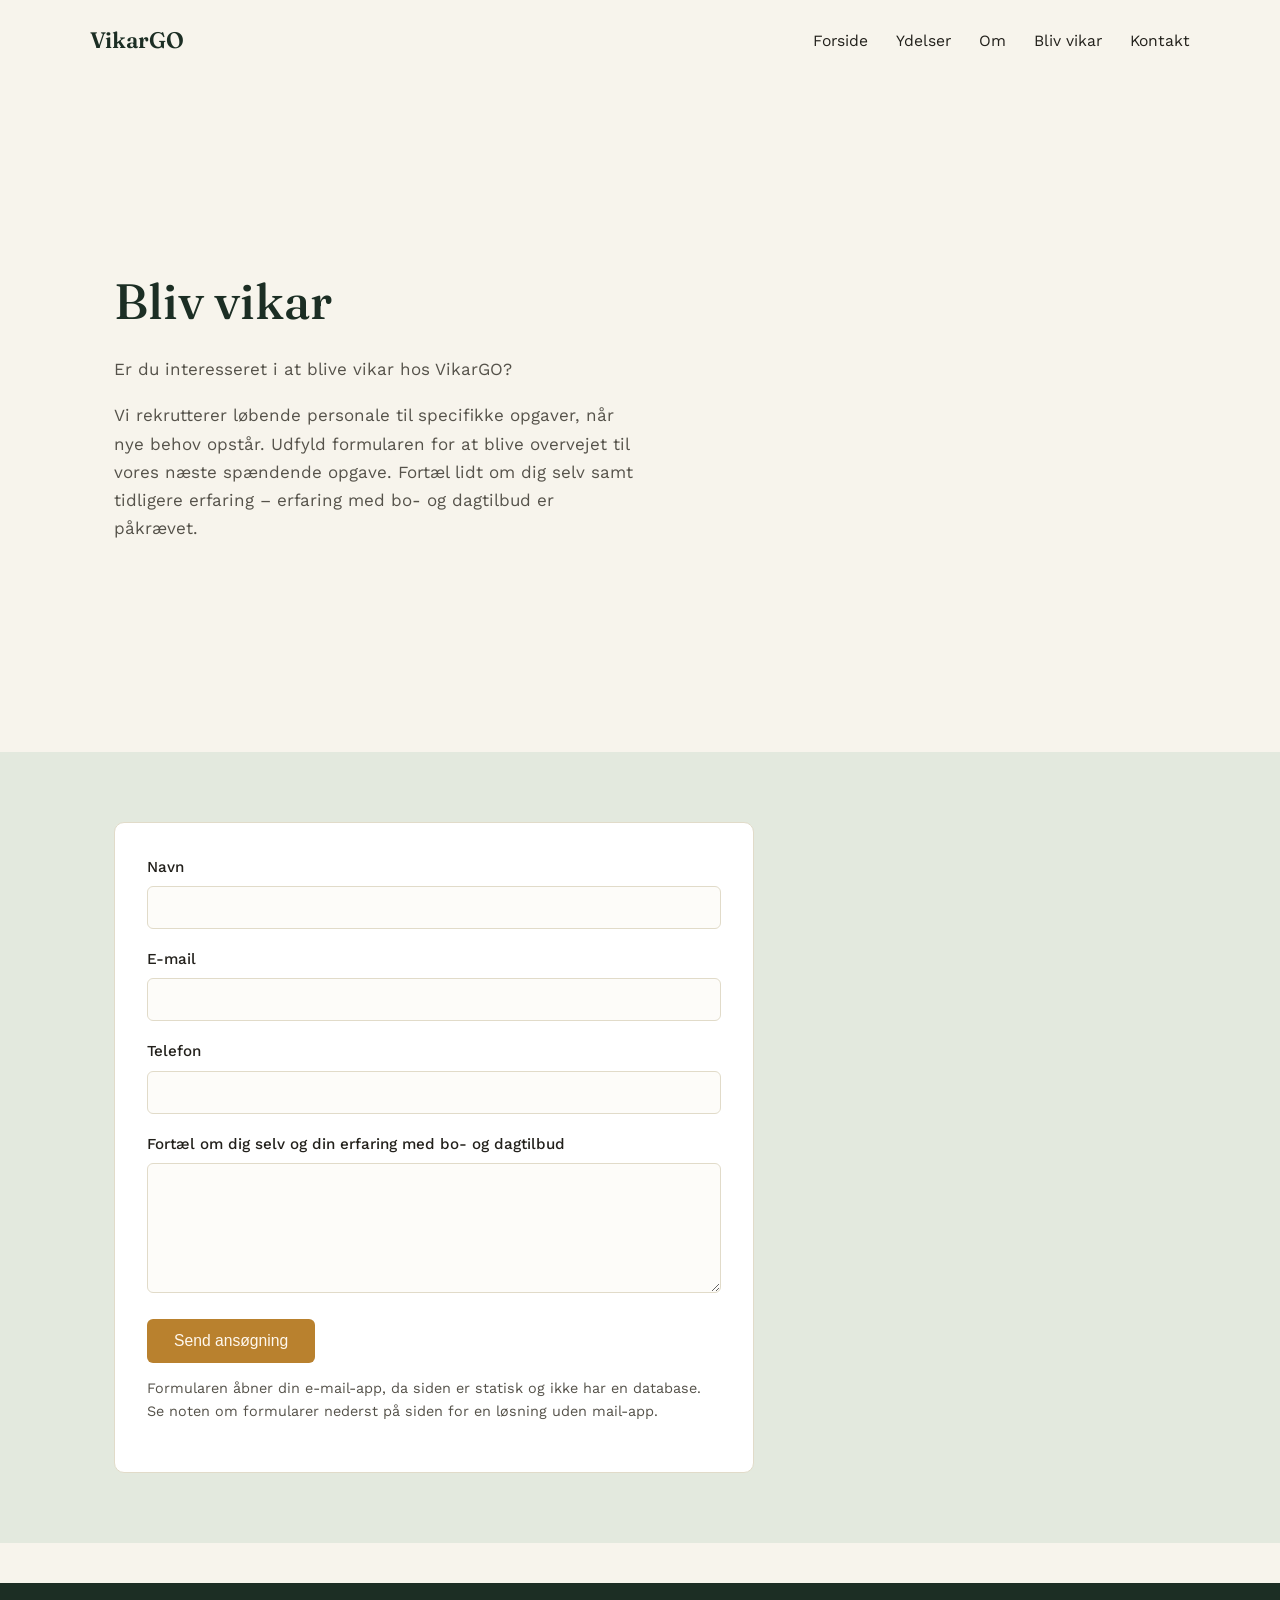
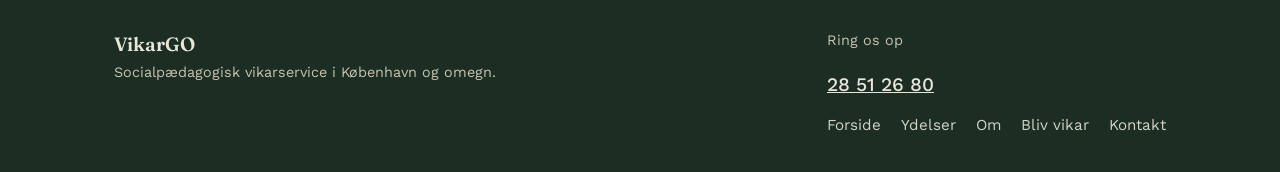
==== bliv-vikar.html @ 4141492c "Add files via upload" ====
<!doctype html>
<html lang="da">
<head>
<meta charset="utf-8">
<meta name="viewport" content="width=device-width, initial-scale=1">
<title>Bliv vikar | VikarGO</title>
<meta name="description" content="Ansøg om at blive vikar hos VikarGO.">
<link rel="preconnect" href="https://fonts.googleapis.com">
<link rel="preconnect" href="https://fonts.gstatic.com" crossorigin>
<link href="https://fonts.googleapis.com/css2?family=Fraunces:opsz,wght@9..144,400;9..144,500;9..144,600&family=Work+Sans:wght@400;500;600&display=swap" rel="stylesheet">
<link rel="stylesheet" href="style.css">
</head>
<body>
<header class="site-header wrap">
  <a href="index.html" class="logo">VikarGO</a>
  <ul class="nav"><li><a href="index.html">Forside</a></li><li><a href="ydelser.html">Ydelser</a></li><li><a href="om.html">Om</a></li><li><a href="bliv-vikar.html">Bliv vikar</a></li><li><a href="kontakt.html">Kontakt</a></li></ul>
</header>

<section class="hero" style="padding-bottom:40px;">
  <div class="wrap hero-grid">
    <div>
      <h1>Bliv vikar</h1>
      <p>Er du interesseret i at blive vikar hos VikarGO?</p>
      <p>Vi rekrutterer løbende personale til specifikke opgaver, når nye behov opstår. Udfyld formularen for at blive overvejet til vores næste spændende opgave. Fortæl lidt om dig selv samt tidligere erfaring – erfaring med bo- og dagtilbud er påkrævet.</p>
    </div>
    <img src="https://images.squarespace-cdn.com/content/v1/66ddde6d04d0947c428ae1c6/1726002148957-V8HOYEOUBJV98751N9ZX/unsplash-image-KdeqA3aTnBY.jpg?format=original" alt="">
  </div>
</section>

<section class="section tint">
  <div class="wrap">
    <form class="card-form" action="mailto:din@email.dk" method="post" enctype="text/plain">
      <div class="field">
        <label for="navn">Navn</label>
        <input type="text" id="navn" name="navn" required>
      </div>
      <div class="field">
        <label for="email">E-mail</label>
        <input type="email" id="email" name="email" required>
      </div>
      <div class="field">
        <label for="telefon">Telefon</label>
        <input type="tel" id="telefon" name="telefon">
      </div>
      <div class="field">
        <label for="erfaring">Fortæl om dig selv og din erfaring med bo- og dagtilbud</label>
        <textarea id="erfaring" name="erfaring" required></textarea>
      </div>
      <button type="submit" class="btn btn-primary">Send ansøgning</button>
      <p class="form-note">Formularen åbner din e-mail-app, da siden er statisk og ikke har en database. Se noten om formularer nederst på siden for en løsning uden mail-app.</p>
    </form>
  </div>
</section>
<footer class="site-footer">
  <div class="wrap">
    <div>
      <div class="foot-logo">VikarGO</div>
      <p>Socialpædagogisk vikarservice i København og omegn.</p>
    </div>
    <div>
      <p>Ring os op</p>
      <a href="tel:+4528512680" style="font-size:1.2rem;font-weight:500;">28 51 26 80</a>
      <ul class="foot-nav">
        <li><a href="index.html">Forside</a></li>
        <li><a href="ydelser.html">Ydelser</a></li>
        <li><a href="om.html">Om</a></li>
        <li><a href="bliv-vikar.html">Bliv vikar</a></li>
        <li><a href="kontakt.html">Kontakt</a></li>
      </ul>
    </div>
  </div>
</footer>
</body>
</html>
---- style.css ----
/* VikarGO — statisk hjemmeside, uden WordPress */

:root {
  --bg: #F7F4EC;
  --sage: #E3E9DE;
  --surface: #FFFFFF;
  --ink: #22201B;
  --ink-soft: #55524A;
  --primary: #2F4B3C;
  --primary-dark: #1C2E24;
  --accent: #B9812E;
  --accent-dark: #8F6420;
  --line: #E1DBC9;
  --radius: 10px;
}

* { box-sizing: border-box; }

html { scroll-behavior: smooth; }

body {
  margin: 0;
  background: var(--bg);
  color: var(--ink);
  font-family: "Work Sans", -apple-system, BlinkMacSystemFont, sans-serif;
  font-size: 17px;
  line-height: 1.65;
  -webkit-font-smoothing: antialiased;
}

h1, h2, h3 {
  font-family: "Fraunces", Georgia, serif;
  font-weight: 500;
  color: var(--primary-dark);
  line-height: 1.15;
  margin: 0 0 0.5em;
}

h1 { font-size: clamp(2.1rem, 4.5vw, 3.1rem); }
h2 { font-size: clamp(1.5rem, 3vw, 2rem); }
h3 { font-size: 1.2rem; font-weight: 600; }

p { margin: 0 0 1.1em; max-width: 62ch; color: var(--ink-soft); }

a { color: var(--primary); }

img { max-width: 100%; display: block; border-radius: var(--radius); }

.wrap {
  max-width: 1100px;
  margin: 0 auto;
  padding: 0 24px;
}

/* Header */
.site-header {
  display: flex;
  align-items: center;
  justify-content: space-between;
  padding: 22px 0;
}

.logo {
  font-family: "Fraunces", serif;
  font-weight: 600;
  font-size: 1.4rem;
  color: var(--primary-dark);
  text-decoration: none;
}

.nav { display: flex; gap: 28px; list-style: none; margin: 0; padding: 0; }
.nav a {
  text-decoration: none;
  color: var(--ink);
  font-size: 0.98rem;
}
.nav a:hover { color: var(--primary); }

.nav-toggle { display: none; }

/* Buttons */
.btn {
  display: inline-block;
  padding: 12px 26px;
  border-radius: 6px;
  text-decoration: none;
  font-weight: 500;
  font-size: 0.98rem;
  border: 1px solid transparent;
}
.btn-primary { background: var(--accent); color: #FFF8EE; }
.btn-primary:hover { background: var(--accent-dark); }
.btn-outline { border-color: var(--primary); color: var(--primary); }
.btn-outline:hover { background: var(--primary); color: #fff; }

.btn-row { display: flex; gap: 14px; flex-wrap: wrap; margin-top: 1.4em; }

/* Hero */
.hero {
  padding: 40px 0 80px;
}
.hero-grid {
  display: grid;
  grid-template-columns: 1.05fr 0.95fr;
  gap: 56px;
  align-items: center;
}
.hero-grid img { aspect-ratio: 4/5; object-fit: cover; }
.hero .eyebrow-phone {
  display: inline-flex;
  align-items: center;
  gap: 10px;
  margin-top: 1.6em;
  color: var(--primary-dark);
  font-weight: 500;
}

/* Alternating content sections */
.section { padding: 70px 0; }
.section.tint { background: var(--sage); }

.split {
  display: grid;
  grid-template-columns: 1fr 1fr;
  gap: 56px;
  align-items: center;
}
.split.reverse .split-media { order: 2; }
.split-media img { aspect-ratio: 4/3; object-fit: cover; width: 100%; }

.section-intro { max-width: 68ch; margin-bottom: 2em; }

/* Accordion (Ydelser page) */
.faq { border-top: 1px solid var(--line); max-width: 78ch; }
.faq details {
  border-bottom: 1px solid var(--line);
  padding: 20px 0;
}
.faq summary {
  cursor: pointer;
  font-family: "Fraunces", serif;
  font-weight: 500;
  font-size: 1.15rem;
  color: var(--primary-dark);
  list-style: none;
  display: flex;
  justify-content: space-between;
  align-items: center;
}
.faq summary::-webkit-details-marker { display: none; }
.faq summary::after {
  content: "+";
  font-size: 1.4rem;
  color: var(--accent);
  margin-left: 20px;
}
.faq details[open] summary::after { content: "–"; }
.faq details p { margin-top: 14px; }

/* Founder card (Om page) */
.founder {
  display: grid;
  grid-template-columns: 220px 1fr;
  gap: 32px;
  align-items: start;
  background: var(--surface);
  border: 1px solid var(--line);
  border-radius: var(--radius);
  padding: 28px;
  margin-top: 2em;
}
.founder img { aspect-ratio: 1/1; object-fit: cover; }
.founder blockquote {
  margin: 0.6em 0 0;
  font-family: "Fraunces", serif;
  font-style: italic;
  color: var(--ink);
  font-size: 1.05rem;
}

/* Forms */
form.card-form {
  background: var(--surface);
  border: 1px solid var(--line);
  border-radius: var(--radius);
  padding: 32px;
  max-width: 640px;
}
.field { margin-bottom: 18px; }
.field label {
  display: block;
  font-weight: 500;
  margin-bottom: 6px;
  font-size: 0.95rem;
}
.field input, .field textarea {
  width: 100%;
  padding: 11px 14px;
  border: 1px solid var(--line);
  border-radius: 6px;
  font-family: inherit;
  font-size: 1rem;
  background: #FDFCF9;
}
.field textarea { min-height: 130px; resize: vertical; }
.field input:focus, .field textarea:focus {
  outline: 2px solid var(--primary);
  outline-offset: 1px;
}
.form-note {
  font-size: 0.9rem;
  color: var(--ink-soft);
  margin-top: 14px;
}

/* Contact block */
.contact-strip {
  display: flex;
  gap: 40px;
  flex-wrap: wrap;
  margin: 2em 0 2.5em;
}
.contact-item h3 { margin-bottom: 4px; }
.contact-item a { text-decoration: none; font-size: 1.15rem; color: var(--primary-dark); font-weight: 500; }

/* Footer */
footer.site-footer {
  background: var(--primary-dark);
  color: #E9E5D8;
  padding: 46px 0 34px;
  margin-top: 40px;
}
footer.site-footer .wrap {
  display: flex;
  justify-content: space-between;
  flex-wrap: wrap;
  gap: 24px;
}
footer.site-footer a { color: #E9E5D8; }
footer .foot-logo { font-family: "Fraunces", serif; font-size: 1.2rem; font-weight: 600; }
footer .foot-nav { display: flex; gap: 20px; list-style: none; padding: 0; margin: 10px 0 0; flex-wrap: wrap; }
footer .foot-nav a { text-decoration: none; font-size: 0.95rem; opacity: 0.9; }
footer p { color: #C9C3AF; font-size: 0.9rem; max-width: none; }

/* Responsive */
@media (max-width: 820px) {
  .hero-grid, .split, .founder {
    grid-template-columns: 1fr;
  }
  .split.reverse .split-media { order: -1; }
  .founder img { width: 140px; }
  .nav { display: none; }
}
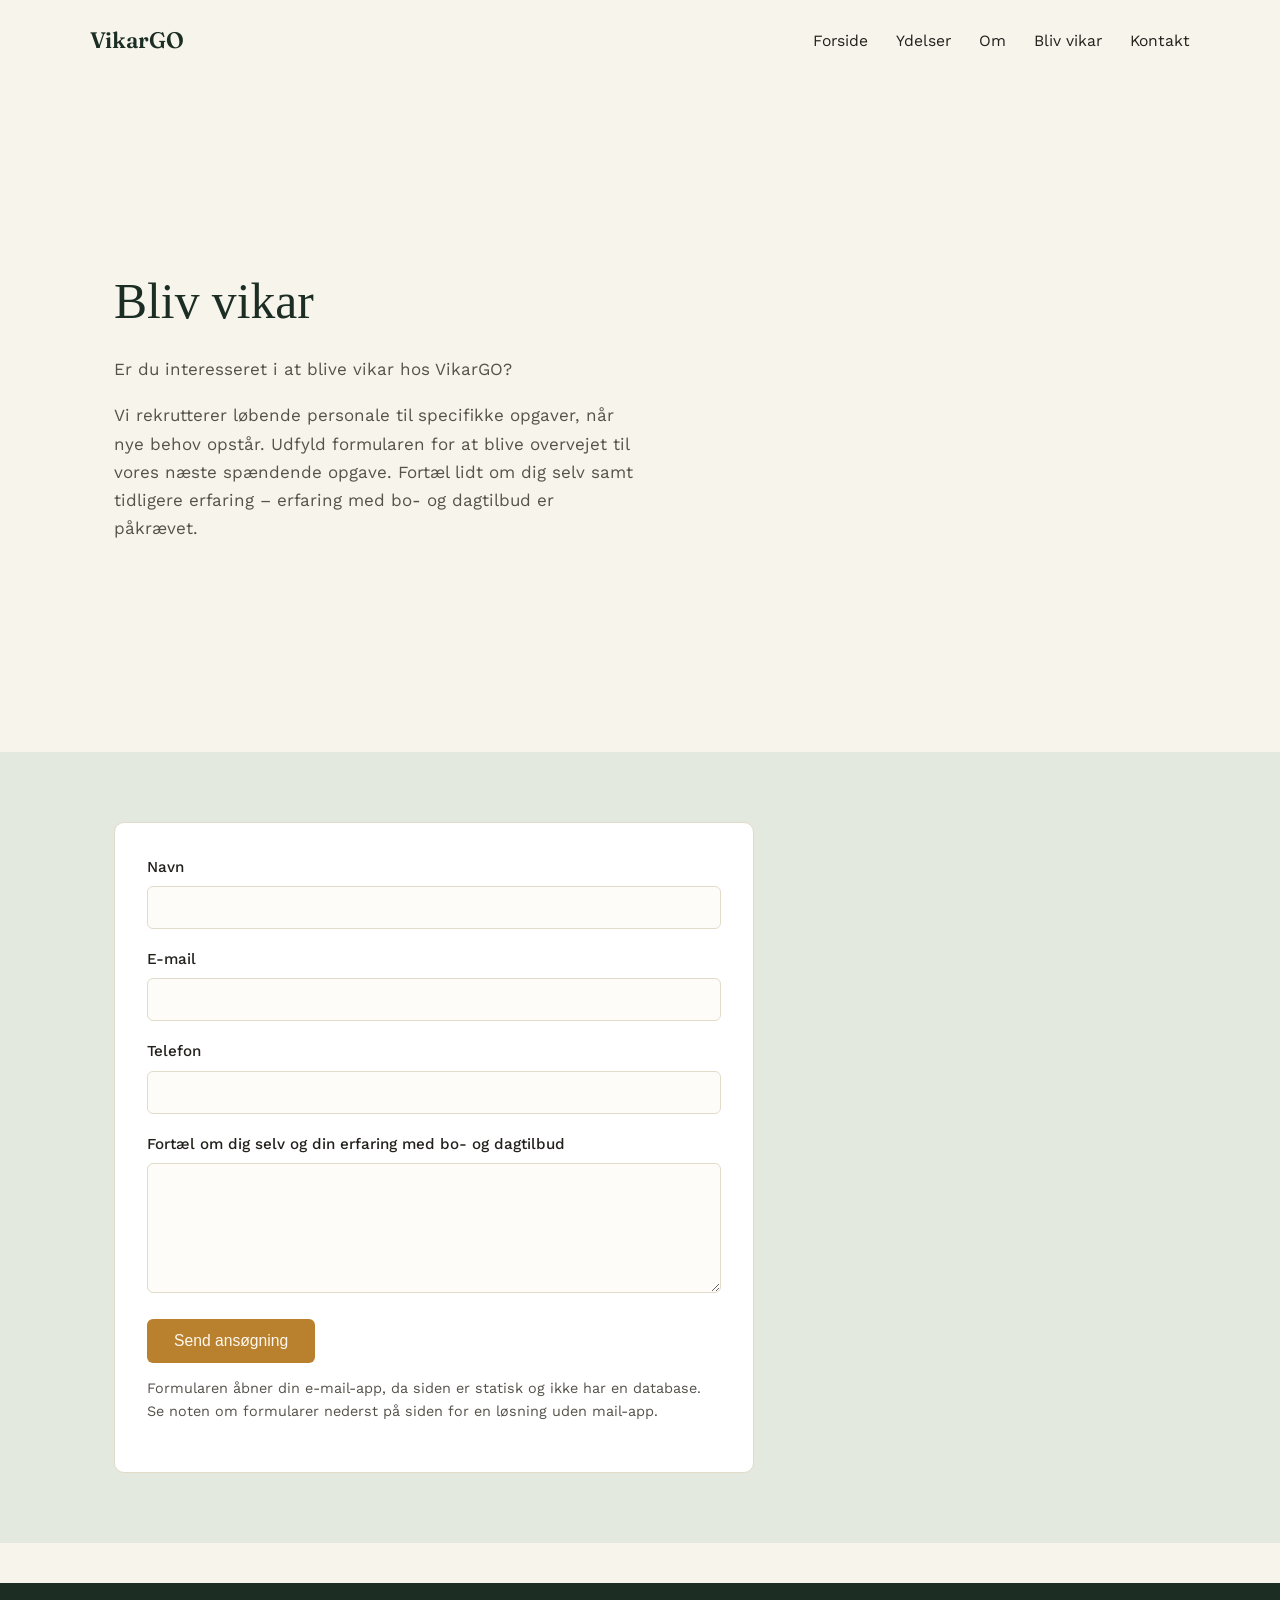
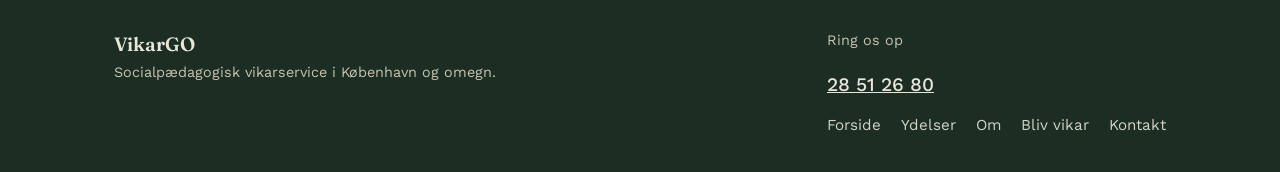
==== commit 1994f8e6: "Update form action to use Formspree for submissions" ====
--- a/bliv-vikar.html
+++ b/bliv-vikar.html
@@ -29,7 +29,7 @@
 
 <section class="section tint">
   <div class="wrap">
-    <form class="card-form" action="mailto:din@email.dk" method="post" enctype="text/plain">
+    <form class="card-form" action="https://formspree.io/f/mwlplqav" method="post">
       <div class="field">
         <label for="navn">Navn</label>
         <input type="text" id="navn" name="navn" required>
--- a/style.css
+++ b/style.css
@@ -29,7 +29,7 @@
 }
 
 h1, h2, h3 {
-  font-family: "Fraunces", Georgia, serif;
+  font-family: "Funnel Sans", Georgia, serif;
   font-weight: 500;
   color: var(--primary-dark);
   line-height: 1.15;
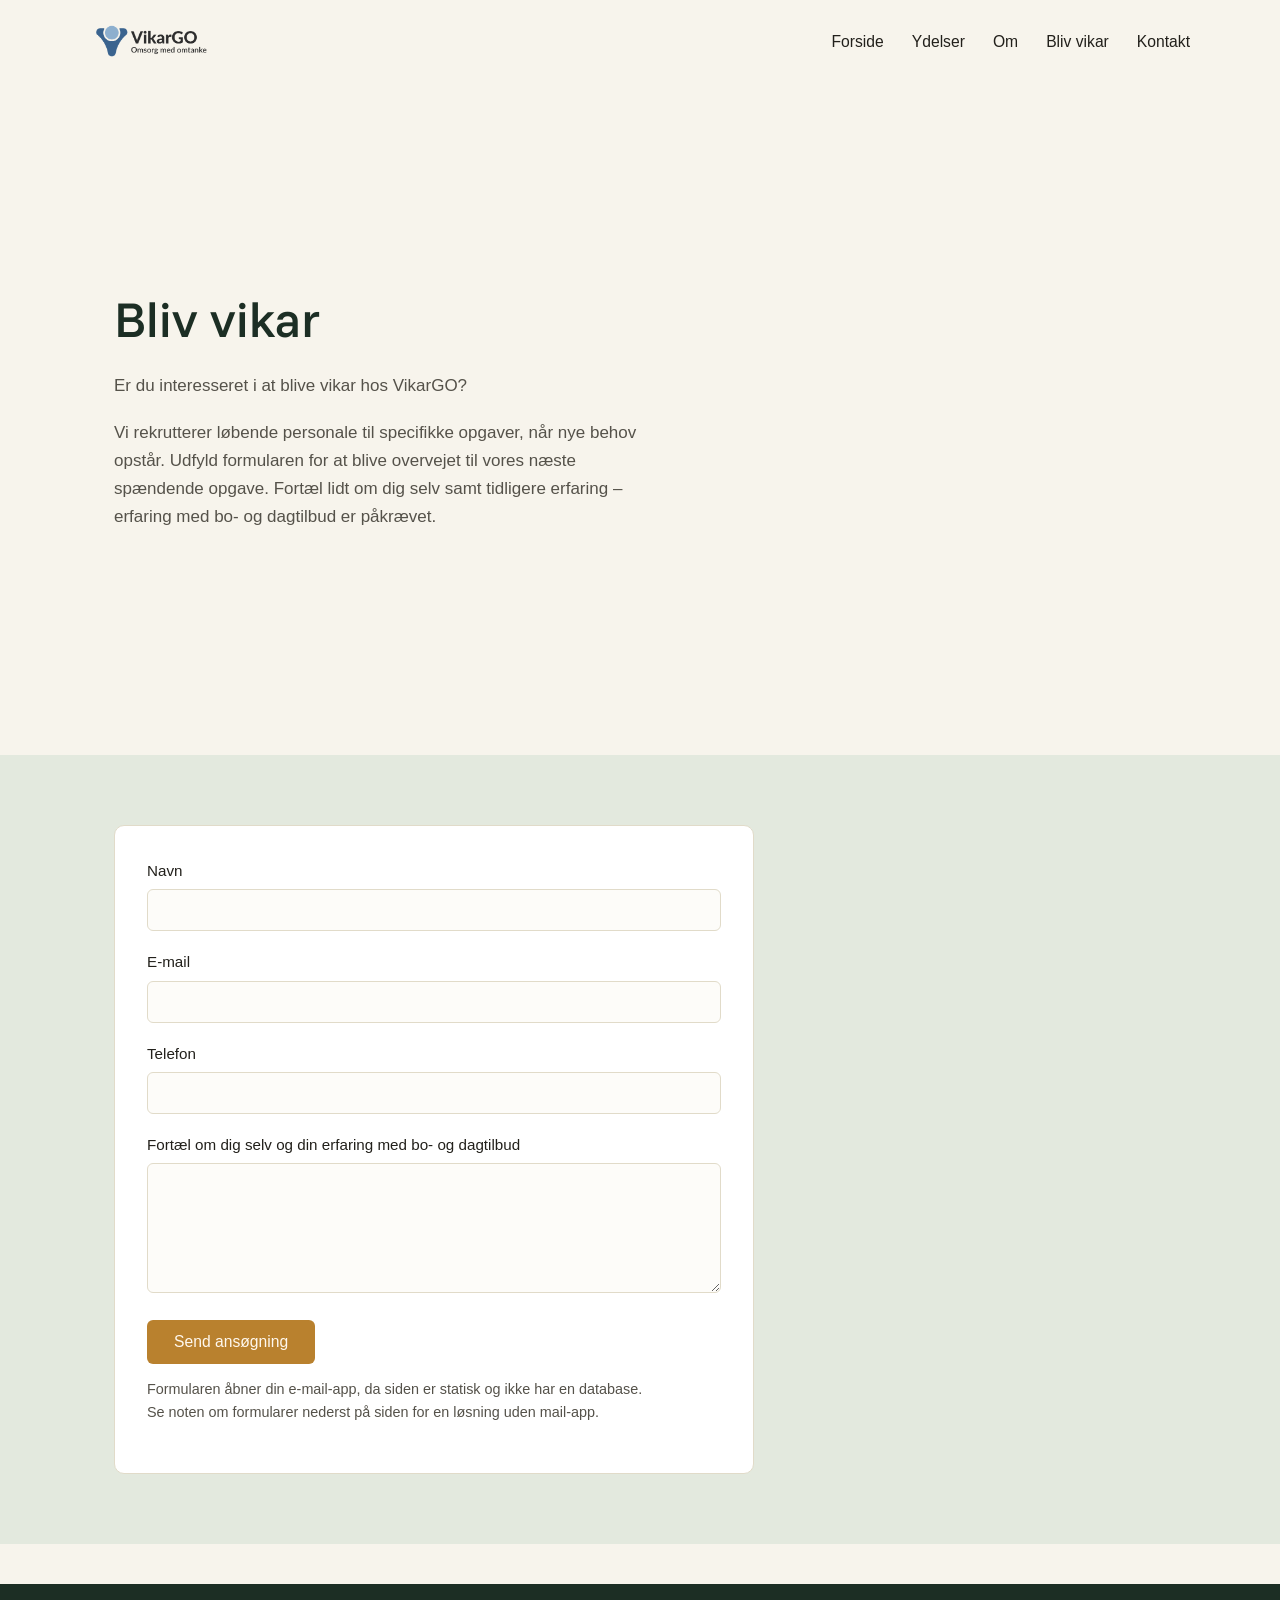
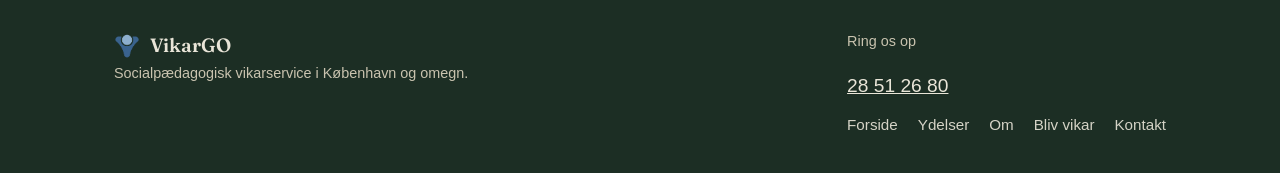
==== commit 1e10be87: "Add workspace configuration for VikarGo project" ====
--- a/bliv-vikar.html
+++ b/bliv-vikar.html
@@ -7,12 +7,13 @@
 <meta name="description" content="Ansøg om at blive vikar hos VikarGO.">
 <link rel="preconnect" href="https://fonts.googleapis.com">
 <link rel="preconnect" href="https://fonts.gstatic.com" crossorigin>
-<link href="https://fonts.googleapis.com/css2?family=Fraunces:opsz,wght@9..144,400;9..144,500;9..144,600&family=Work+Sans:wght@400;500;600&display=swap" rel="stylesheet">
+<link href="https://fonts.googleapis.com/css2?family=Funnel+Sans:ital,wght@0,300..800;1,300..800&family=Fraunces:opsz,wght@9..144,400;9..144,500;9..144,600&display=swap" rel="stylesheet">
+<link rel="icon" href="images/logo-vikargo-mark.png" type="image/png">
 <link rel="stylesheet" href="style.css">
 </head>
 <body>
 <header class="site-header wrap">
-  <a href="index.html" class="logo">VikarGO</a>
+  <a href="index.html" class="logo"><img src="images/logo-vikargo.png" alt="VikarGO – Omsorg med omtanke"></a>
   <ul class="nav"><li><a href="index.html">Forside</a></li><li><a href="ydelser.html">Ydelser</a></li><li><a href="om.html">Om</a></li><li><a href="bliv-vikar.html">Bliv vikar</a></li><li><a href="kontakt.html">Kontakt</a></li></ul>
 </header>
 
@@ -54,7 +55,7 @@
 <footer class="site-footer">
   <div class="wrap">
     <div>
-      <div class="foot-logo">VikarGO</div>
+      <div class="foot-logo"><img src="images/logo-vikargo-mark.png" alt="" class="foot-mark">VikarGO</div>
       <p>Socialpædagogisk vikarservice i København og omegn.</p>
     </div>
     <div>
--- a/style.css
+++ b/style.css
@@ -61,11 +61,14 @@
 }
 
 .logo {
-  font-family: "Fraunces", serif;
-  font-weight: 600;
-  font-size: 1.4rem;
-  color: var(--primary-dark);
+  display: inline-flex;
+  align-items: center;
   text-decoration: none;
+}
+.logo img {
+  height: 40px;
+  width: auto;
+  border-radius: 0;
 }
 
 .nav { display: flex; gap: 28px; list-style: none; margin: 0; padding: 0; }
@@ -237,7 +240,19 @@
   gap: 24px;
 }
 footer.site-footer a { color: #E9E5D8; }
-footer .foot-logo { font-family: "Fraunces", serif; font-size: 1.2rem; font-weight: 600; }
+footer .foot-logo {
+  font-family: "Fraunces", serif;
+  font-size: 1.2rem;
+  font-weight: 600;
+  display: flex;
+  align-items: center;
+  gap: 10px;
+}
+footer .foot-logo .foot-mark {
+  height: 26px;
+  width: auto;
+  border-radius: 0;
+}
 footer .foot-nav { display: flex; gap: 20px; list-style: none; padding: 0; margin: 10px 0 0; flex-wrap: wrap; }
 footer .foot-nav a { text-decoration: none; font-size: 0.95rem; opacity: 0.9; }
 footer p { color: #C9C3AF; font-size: 0.9rem; max-width: none; }
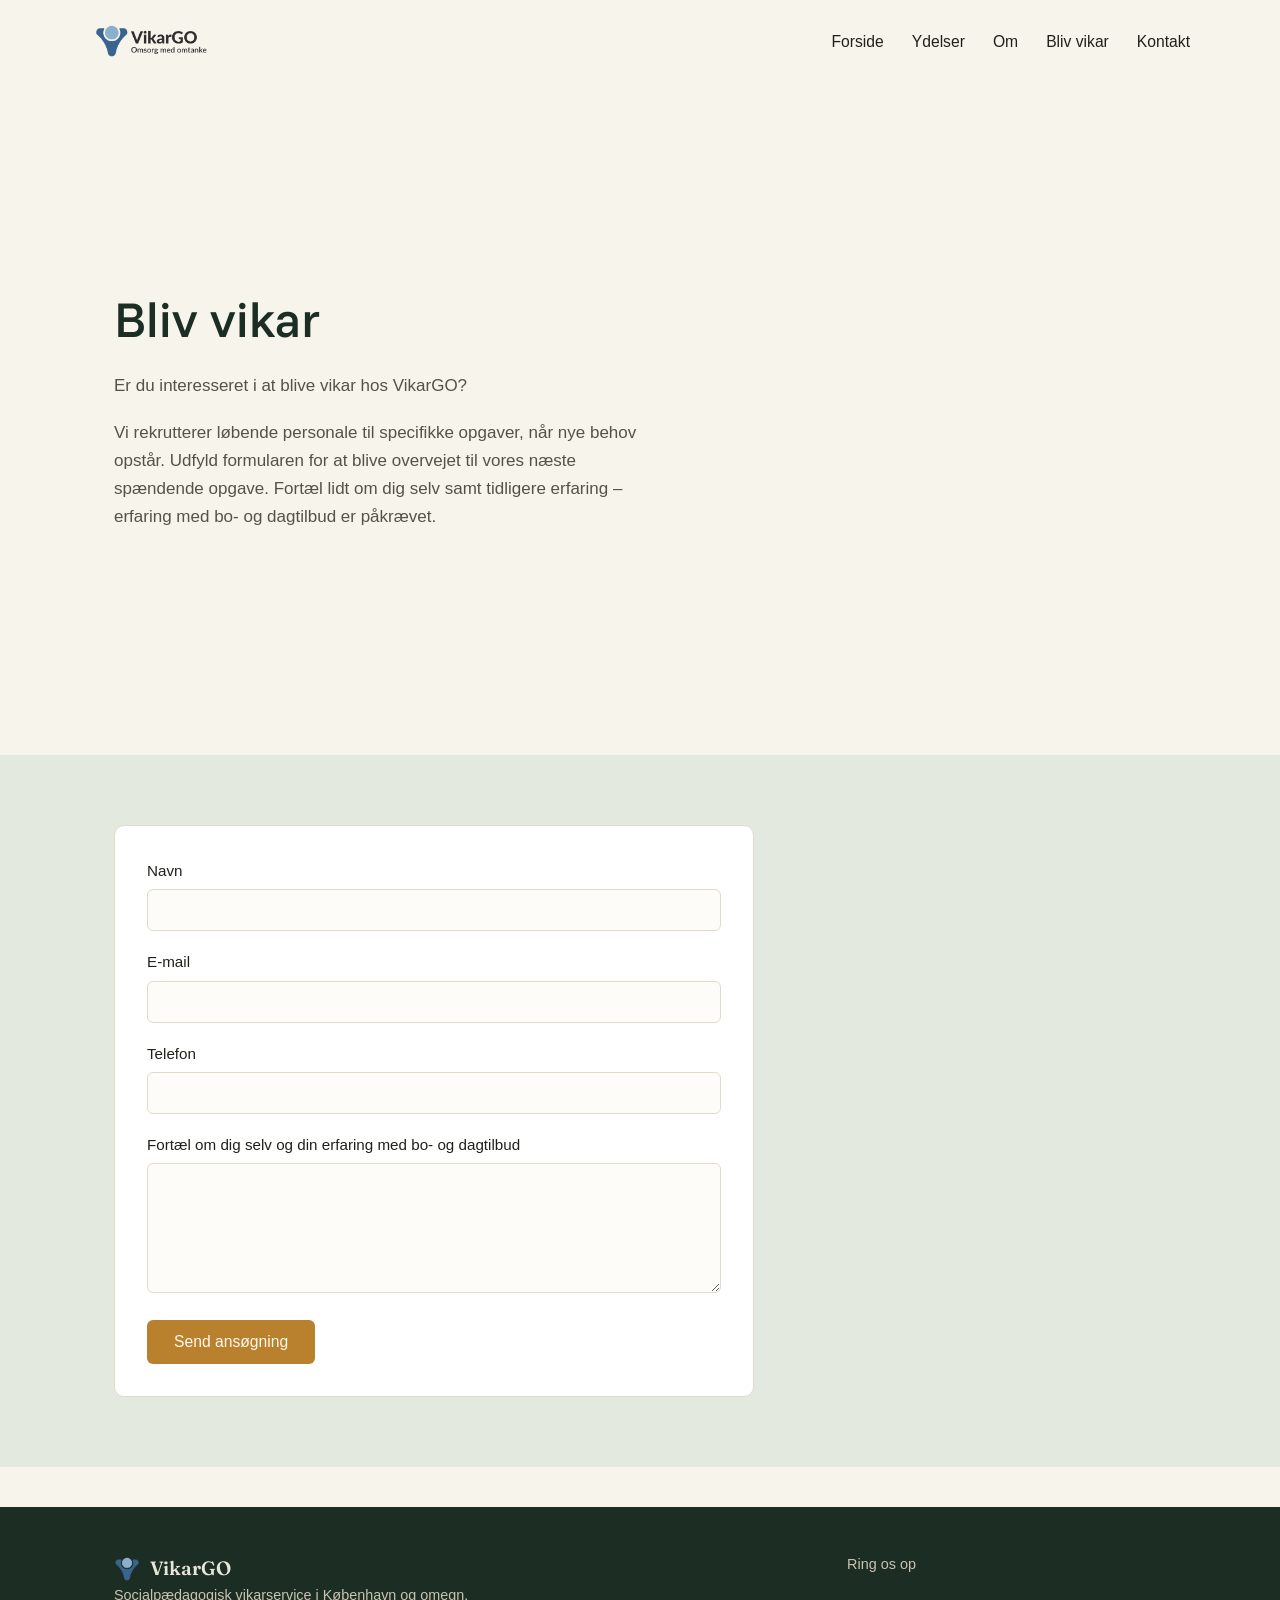
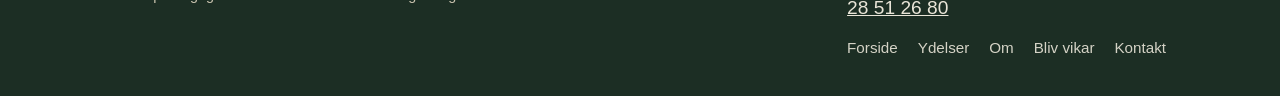
==== commit 3d02ea19: "Remove note about email app from application form in bliv-vikar.html" ====
--- a/bliv-vikar.html
+++ b/bliv-vikar.html
@@ -48,9 +48,7 @@
         <textarea id="erfaring" name="erfaring" required></textarea>
       </div>
       <button type="submit" class="btn btn-primary">Send ansøgning</button>
-      <p class="form-note">Formularen åbner din e-mail-app, da siden er statisk og ikke har en database. Se noten om formularer nederst på siden for en løsning uden mail-app.</p>
-    </form>
-  </div>
+      
 </section>
 <footer class="site-footer">
   <div class="wrap">
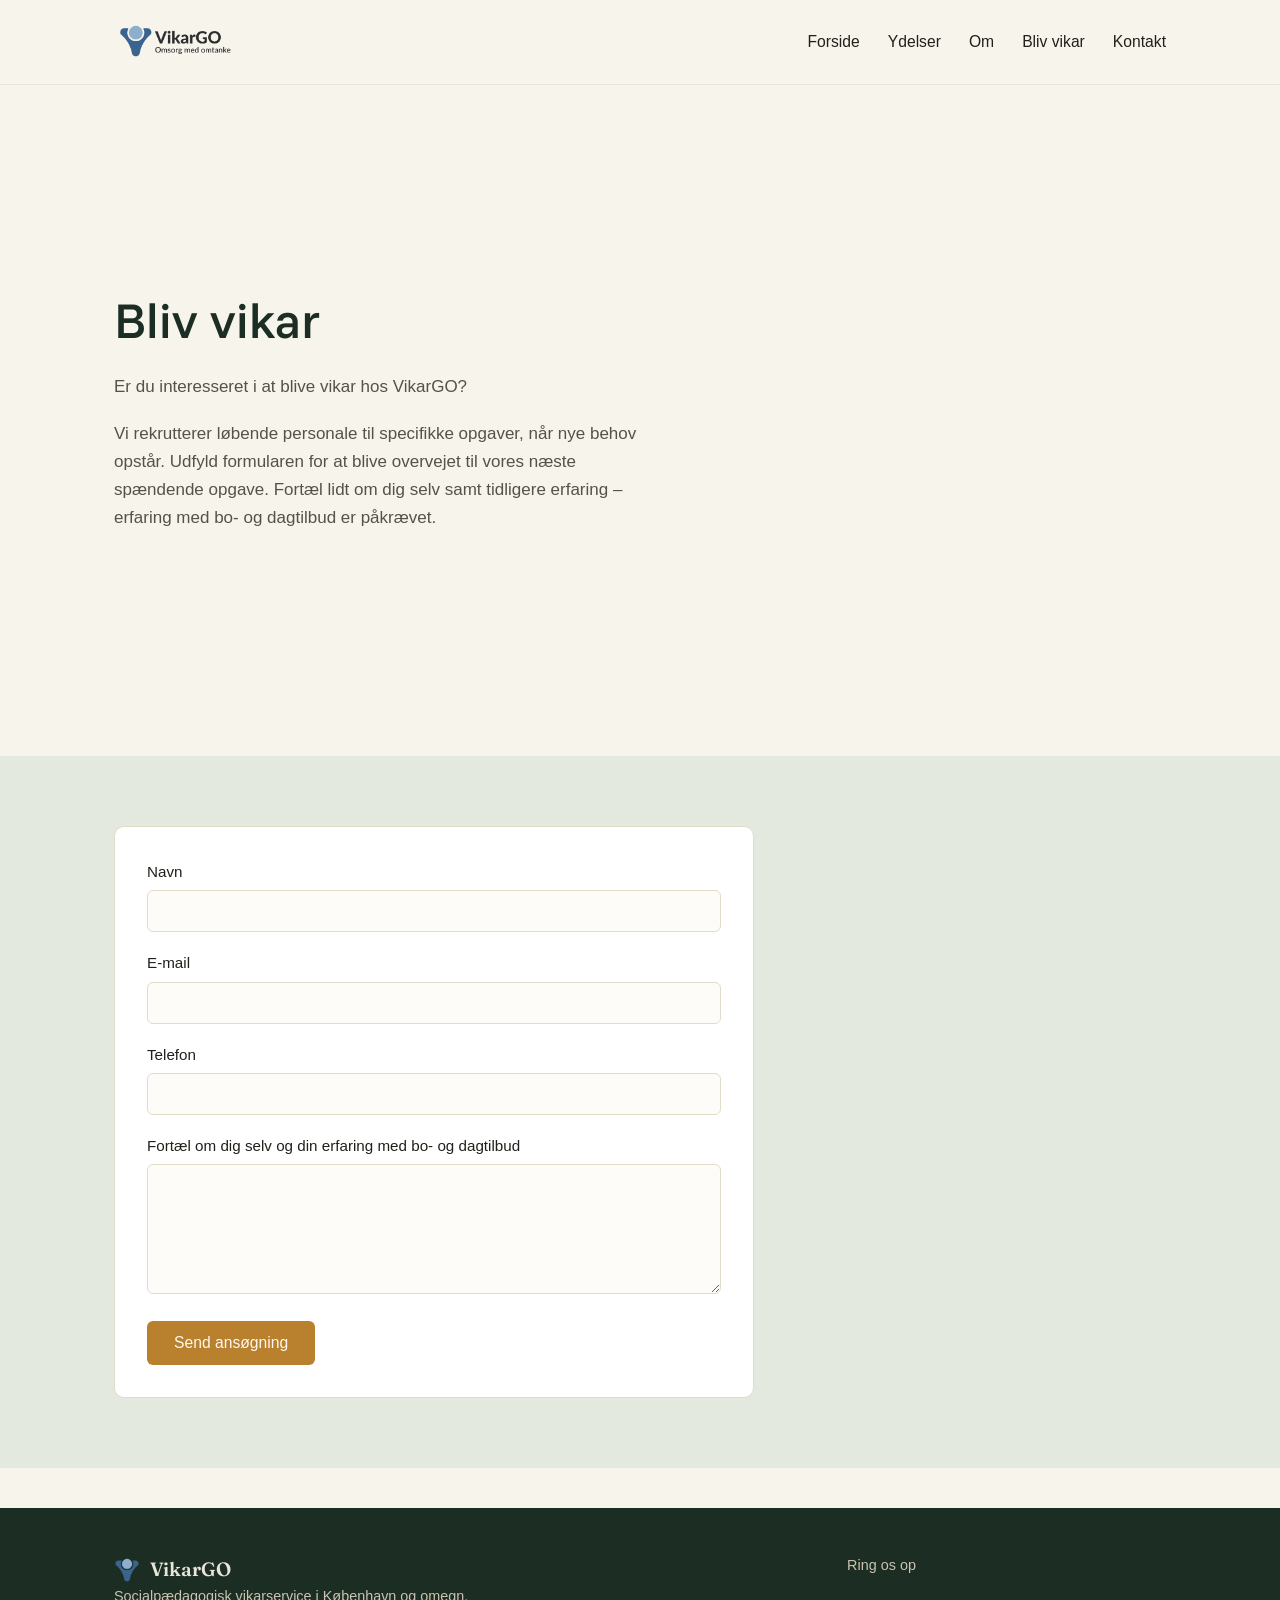
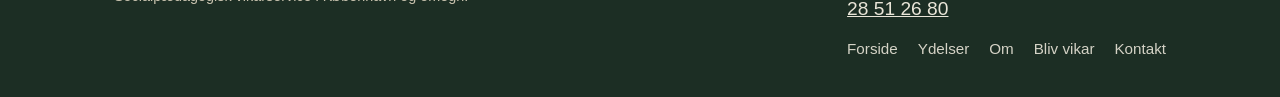
==== commit 6affcc2d: "Implement responsive navigation menu and update resource links for improved user experience" ====
--- a/bliv-vikar.html
+++ b/bliv-vikar.html
@@ -9,12 +9,24 @@
 <link rel="preconnect" href="https://fonts.gstatic.com" crossorigin>
 <link href="https://fonts.googleapis.com/css2?family=Funnel+Sans:ital,wght@0,300..800;1,300..800&family=Fraunces:opsz,wght@9..144,400;9..144,500;9..144,600&display=swap" rel="stylesheet">
 <link rel="icon" href="images/logo-vikargo-mark.png" type="image/png">
-<link rel="stylesheet" href="style.css">
+<link rel="stylesheet" href="style.css?v=2">
+<script src="script.js?v=2" defer></script>
 </head>
 <body>
-<header class="site-header wrap">
-  <a href="index.html" class="logo"><img src="images/logo-vikargo.png" alt="VikarGO – Omsorg med omtanke"></a>
-  <ul class="nav"><li><a href="index.html">Forside</a></li><li><a href="ydelser.html">Ydelser</a></li><li><a href="om.html">Om</a></li><li><a href="bliv-vikar.html">Bliv vikar</a></li><li><a href="kontakt.html">Kontakt</a></li></ul>
+<header class="site-header">
+  <div class="wrap">
+    <a href="index.html" class="logo"><img src="images/logo-vikargo.png" alt="VikarGO – Omsorg med omtanke"></a>
+    <button class="nav-toggle" aria-label="Åbn menu" aria-expanded="false" aria-controls="site-nav">
+      <span></span><span></span><span></span>
+    </button>
+    <ul class="nav" id="site-nav">
+        <li><a href="index.html">Forside</a></li>
+        <li><a href="ydelser.html">Ydelser</a></li>
+        <li><a href="om.html">Om</a></li>
+        <li><a href="bliv-vikar.html">Bliv vikar</a></li>
+        <li><a href="kontakt.html">Kontakt</a></li>
+      </ul>
+  </div>
 </header>
 
 <section class="hero" style="padding-bottom:40px;">
@@ -48,7 +60,8 @@
         <textarea id="erfaring" name="erfaring" required></textarea>
       </div>
       <button type="submit" class="btn btn-primary">Send ansøgning</button>
-      
+    </form>
+  </div>
 </section>
 <footer class="site-footer">
   <div class="wrap">
--- a/style.css
+++ b/style.css
@@ -1,4 +1,4 @@
-/* VikarGO — statisk hjemmeside, uden WordPress */
+/* VikarGO â€” statisk hjemmeside, uden WordPress */
 
 :root {
   --bg: #F7F4EC;
@@ -54,10 +54,15 @@
 
 /* Header */
 .site-header {
+  border-bottom: 1px solid #E3E9DE;
+}
+.site-header .wrap {
   display: flex;
   align-items: center;
   justify-content: space-between;
-  padding: 22px 0;
+  padding-top: 22px;
+  padding-bottom: 22px;
+  position: relative;
 }
 
 .logo {
@@ -79,7 +84,28 @@
 }
 .nav a:hover { color: var(--primary); }
 
-.nav-toggle { display: none; }
+.nav-toggle {
+  display: none;
+  flex-direction: column;
+  justify-content: center;
+  gap: 5px;
+  width: 34px;
+  height: 34px;
+  background: none;
+  border: none;
+  cursor: pointer;
+  padding: 0;
+}
+.nav-toggle span {
+  display: block;
+  height: 2px;
+  background: var(--primary-dark);
+  border-radius: 2px;
+  transition: transform 0.2s ease, opacity 0.2s ease;
+}
+.nav-toggle.open span:nth-child(1) { transform: translateY(7px) rotate(45deg); }
+.nav-toggle.open span:nth-child(2) { opacity: 0; }
+.nav-toggle.open span:nth-child(3) { transform: translateY(-7px) rotate(-45deg); }
 
 /* Buttons */
 .btn {
@@ -157,7 +183,7 @@
   color: var(--accent);
   margin-left: 20px;
 }
-.faq details[open] summary::after { content: "–"; }
+.faq details[open] summary::after { content: "â€“"; }
 .faq details p { margin-top: 14px; }
 
 /* Founder card (Om page) */
@@ -257,12 +283,27 @@
 footer .foot-nav a { text-decoration: none; font-size: 0.95rem; opacity: 0.9; }
 footer p { color: #C9C3AF; font-size: 0.9rem; max-width: none; }
 
-/* Responsive */
 @media (max-width: 820px) {
   .hero-grid, .split, .founder {
     grid-template-columns: 1fr;
   }
-  .split.reverse .split-media { order: -1; }
   .founder img { width: 140px; }
-  .nav { display: none; }
-}
+
+  .nav-toggle { display: flex; }
+  .nav {
+    display: none;
+    position: absolute;
+    top: 100%;
+    left: 0;
+    right: 0;
+    background: var(--surface);
+    border-bottom: 1px solid var(--line);
+    flex-direction: column;
+    gap: 0;
+    padding: 8px 24px 16px;
+  }
+  .nav.open { display: flex; }
+  .nav li { border-top: 1px solid var(--line); }
+  .nav li:first-child { border-top: none; }
+  .nav a { display: block; padding: 14px 0; }
+}
